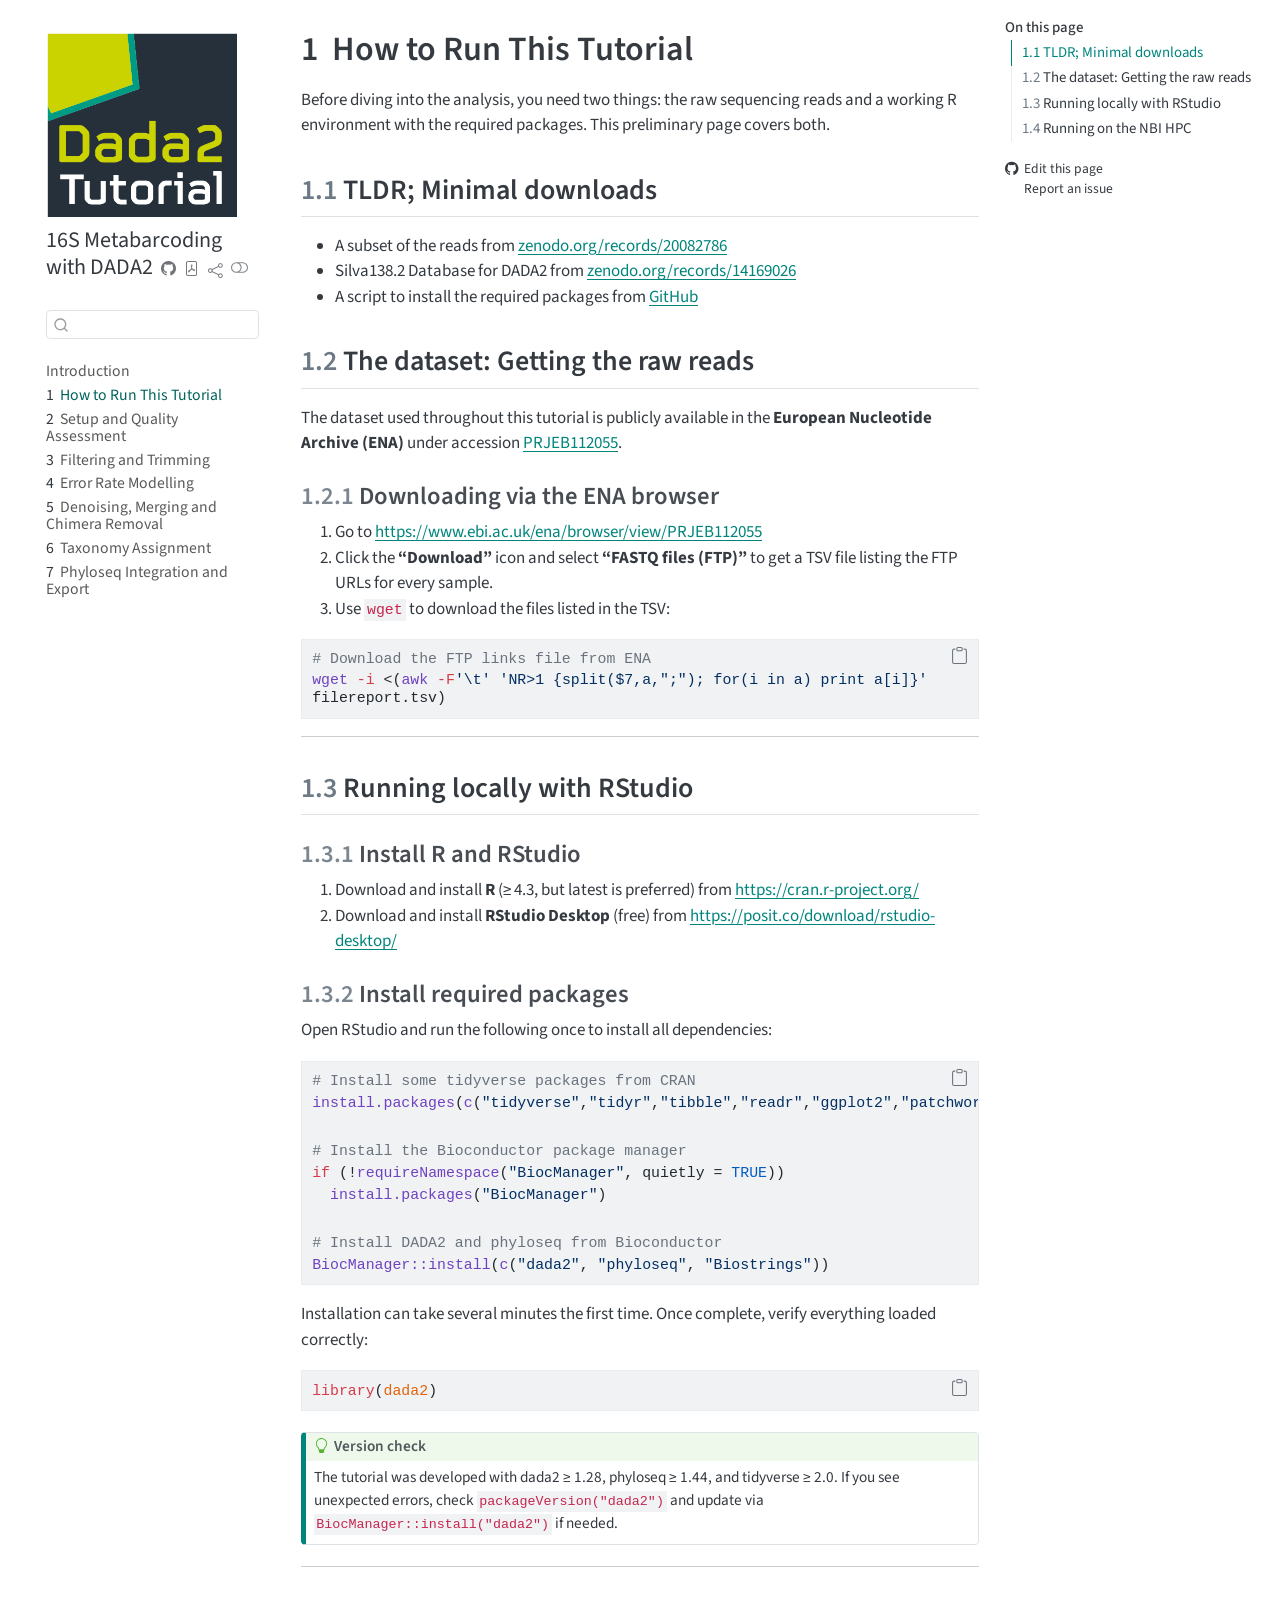
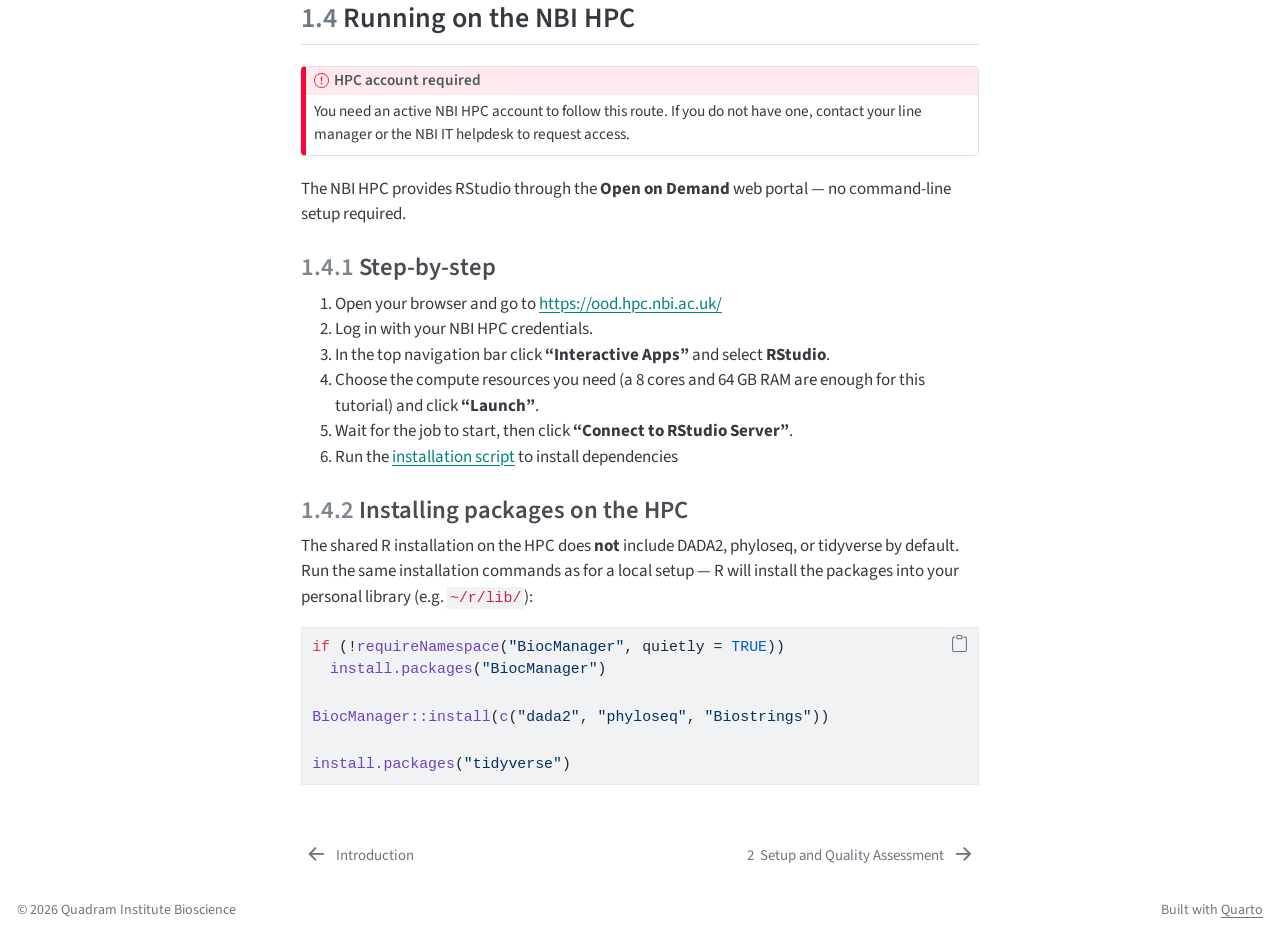
==== docs/00_setup.html @ 7a0adb0c "new-render" ====
<!DOCTYPE html>
<html xmlns="http://www.w3.org/1999/xhtml" lang="en" xml:lang="en"><head>
<meta http-equiv="Content-Type" content="text/html; charset=UTF-8">
<meta charset="utf-8">
<meta name="generator" content="quarto-1.9.37">
<meta name="viewport" content="width=device-width, initial-scale=1.0, user-scalable=yes">
<title>1&nbsp; How to Run This Tutorial – 16S Metabarcoding with DADA2</title>
<style>
/* Default styles provided by pandoc.
** See https://pandoc.org/MANUAL.html#variables-for-html for config info.
*/
code{white-space: pre-wrap;}
span.smallcaps{font-variant: small-caps;}
div.columns{display: flex; gap: min(4vw, 1.5em);}
div.column{flex: auto; overflow-x: auto;}
div.hanging-indent{margin-left: 1.5em; text-indent: -1.5em;}
ul.task-list{list-style: none;}
ul.task-list li input[type="checkbox"] {
  width: 0.8em;
  margin: 0 0.8em 0.2em -1em; /* quarto-specific, see https://github.com/quarto-dev/quarto-cli/issues/4556 */ 
  vertical-align: middle;
}
/* CSS for syntax highlighting */
html { -webkit-text-size-adjust: 100%; }
pre > code.sourceCode { white-space: pre; position: relative; }
pre > code.sourceCode > span { display: inline-block; line-height: 1.25; }
pre > code.sourceCode > span:empty { height: 1.2em; }
.sourceCode { overflow: visible; }
code.sourceCode > span { color: inherit; text-decoration: inherit; }
div.sourceCode { margin: 1em 0; }
pre.sourceCode { margin: 0; }
@media screen {
div.sourceCode { overflow: auto; }
}
@media print {
pre > code.sourceCode { white-space: pre-wrap; }
pre > code.sourceCode > span { text-indent: -5em; padding-left: 5em; }
}
pre.numberSource code
  { counter-reset: source-line 0; }
pre.numberSource code > span
  { position: relative; left: -4em; counter-increment: source-line; }
pre.numberSource code > span > a:first-child::before
  { content: counter(source-line);
    position: relative; left: -1em; text-align: right; vertical-align: baseline;
    border: none; display: inline-block;
    -webkit-touch-callout: none; -webkit-user-select: none;
    -khtml-user-select: none; -moz-user-select: none;
    -ms-user-select: none; user-select: none;
    padding: 0 4px; width: 4em;
  }
pre.numberSource { margin-left: 3em;  padding-left: 4px; }
div.sourceCode
  {   }
@media screen {
pre > code.sourceCode > span > a:first-child::before { text-decoration: underline; }
}
</style>

<script src="site_libs/quarto-nav/quarto-nav.js"></script>
<script src="site_libs/quarto-nav/headroom.min.js"></script>
<script src="site_libs/clipboard/clipboard.min.js"></script>
<script src="site_libs/quarto-search/autocomplete.umd.js"></script>
<script src="site_libs/quarto-search/fuse.min.js"></script>
<script src="site_libs/quarto-search/quarto-search.js"></script>
<meta name="quarto:offset" content="./">
<link href="./01_setup_quality.html" rel="next">
<link href="./index.html" rel="prev">
<script src="site_libs/quarto-html/quarto.js" type="module"></script>
<script src="site_libs/quarto-html/tabsets/tabsets.js" type="module"></script>
<script src="site_libs/quarto-html/popper.min.js"></script>
<script src="site_libs/quarto-html/tippy.umd.min.js"></script>
<script src="site_libs/quarto-html/anchor.min.js"></script>
<link href="site_libs/quarto-html/tippy.css" rel="stylesheet">
<link href="site_libs/quarto-html/quarto-syntax-highlighting-acf12a64177840b8d86f2d4f01b2e9fb.css" rel="stylesheet" class="quarto-color-scheme" id="quarto-text-highlighting-styles">
<link href="site_libs/quarto-html/quarto-syntax-highlighting-dark-23bbe8b5e4efc1e257f6d59dce478b08.css" rel="stylesheet" class="quarto-color-scheme quarto-color-alternate" id="quarto-text-highlighting-styles">
<link href="site_libs/quarto-html/quarto-syntax-highlighting-acf12a64177840b8d86f2d4f01b2e9fb.css" rel="stylesheet" class="quarto-color-scheme-extra" id="quarto-text-highlighting-styles">
<script src="site_libs/bootstrap/bootstrap.min.js"></script>
<link href="site_libs/bootstrap/bootstrap-icons.css" rel="stylesheet">
<link href="site_libs/bootstrap/bootstrap-576413e428a37d8ed27b4a9cb944cc35.min.css" rel="stylesheet" append-hash="true" class="quarto-color-scheme" id="quarto-bootstrap" data-mode="light">
<link href="site_libs/bootstrap/bootstrap-dark-e9d9fa513417b44937a3bbe1e12c5f34.min.css" rel="stylesheet" append-hash="true" class="quarto-color-scheme quarto-color-alternate" id="quarto-bootstrap" data-mode="dark">
<link href="site_libs/bootstrap/bootstrap-576413e428a37d8ed27b4a9cb944cc35.min.css" rel="stylesheet" append-hash="true" class="quarto-color-scheme-extra" id="quarto-bootstrap" data-mode="light"><script id="quarto-search-options" type="application/json">{
  "location": "sidebar",
  "copy-button": false,
  "collapse-after": 3,
  "panel-placement": "start",
  "type": "textbox",
  "limit": 50,
  "keyboard-shortcut": [
    "f",
    "/",
    "s"
  ],
  "show-item-context": false,
  "language": {
    "search-no-results-text": "No results",
    "search-matching-documents-text": "matching documents",
    "search-copy-link-title": "Copy link to search",
    "search-hide-matches-text": "Hide additional matches",
    "search-more-match-text": "more match in this document",
    "search-more-matches-text": "more matches in this document",
    "search-clear-button-title": "Clear",
    "search-text-placeholder": "",
    "search-detached-cancel-button-title": "Cancel",
    "search-submit-button-title": "Submit",
    "search-label": "Search"
  }
}</script><style>html{ scroll-behavior: smooth; }</style>
<link href="site_libs/pagedtable-1.1/css/pagedtable.css" rel="stylesheet">
<script src="site_libs/pagedtable-1.1/js/pagedtable.js"></script>
</head>
<body class="nav-sidebar floating quarto-light"><script id="quarto-html-before-body" type="application/javascript">
    const toggleBodyColorMode = (bsSheetEl) => {
      const mode = bsSheetEl.getAttribute("data-mode");
      const bodyEl = window.document.querySelector("body");
      if (mode === "dark") {
        bodyEl.classList.add("quarto-dark");
        bodyEl.classList.remove("quarto-light");
      } else {
        bodyEl.classList.add("quarto-light");
        bodyEl.classList.remove("quarto-dark");
      }
    }
    const toggleBodyColorPrimary = () => {
      const bsSheetEl = window.document.querySelector("link#quarto-bootstrap:not([rel=disabled-stylesheet])");
      if (bsSheetEl) {
        toggleBodyColorMode(bsSheetEl);
      }
    }
    const setColorSchemeToggle = (alternate) => {
      const toggles = window.document.querySelectorAll('.quarto-color-scheme-toggle');
      for (let i=0; i < toggles.length; i++) {
        const toggle = toggles[i];
        if (toggle) {
          if (alternate) {
            toggle.classList.add("alternate");
          } else {
            toggle.classList.remove("alternate");
          }
        }
      }
    };
    const toggleColorMode = (alternate) => {
      // Switch the stylesheets
      const primaryStylesheets = window.document.querySelectorAll('link.quarto-color-scheme:not(.quarto-color-alternate)');
      const alternateStylesheets = window.document.querySelectorAll('link.quarto-color-scheme.quarto-color-alternate');
      manageTransitions('#quarto-margin-sidebar .nav-link', false);
      if (alternate) {
        // note: dark is layered on light, we don't disable primary!
        enableStylesheet(alternateStylesheets);
        for (const sheetNode of alternateStylesheets) {
          if (sheetNode.id === "quarto-bootstrap") {
            toggleBodyColorMode(sheetNode);
          }
        }
      } else {
        disableStylesheet(alternateStylesheets);
        enableStylesheet(primaryStylesheets)
        toggleBodyColorPrimary();
      }
      manageTransitions('#quarto-margin-sidebar .nav-link', true);
      // Switch the toggles
      setColorSchemeToggle(alternate)
      // Hack to workaround the fact that safari doesn't
      // properly recolor the scrollbar when toggling (#1455)
      if (navigator.userAgent.indexOf('Safari') > 0 && navigator.userAgent.indexOf('Chrome') == -1) {
        manageTransitions("body", false);
        window.scrollTo(0, 1);
        setTimeout(() => {
          window.scrollTo(0, 0);
          manageTransitions("body", true);
        }, 40);
      }
    }
    const disableStylesheet = (stylesheets) => {
      for (let i=0; i < stylesheets.length; i++) {
        const stylesheet = stylesheets[i];
        stylesheet.rel = 'disabled-stylesheet';
      }
    }
    const enableStylesheet = (stylesheets) => {
      for (let i=0; i < stylesheets.length; i++) {
        const stylesheet = stylesheets[i];
        if(stylesheet.rel !== 'stylesheet') { // for Chrome, which will still FOUC without this check
          stylesheet.rel = 'stylesheet';
        }
      }
    }
    const manageTransitions = (selector, allowTransitions) => {
      const els = window.document.querySelectorAll(selector);
      for (let i=0; i < els.length; i++) {
        const el = els[i];
        if (allowTransitions) {
          el.classList.remove('notransition');
        } else {
          el.classList.add('notransition');
        }
      }
    }
    const isFileUrl = () => {
      return window.location.protocol === 'file:';
    }
    const hasAlternateSentinel = () => {
      let styleSentinel = getColorSchemeSentinel();
      if (styleSentinel !== null) {
        return styleSentinel === "alternate";
      } else {
        return false;
      }
    }
    const setStyleSentinel = (alternate) => {
      const value = alternate ? "alternate" : "default";
      if (!isFileUrl()) {
        window.localStorage.setItem("quarto-color-scheme", value);
      } else {
        localAlternateSentinel = value;
      }
    }
    const getColorSchemeSentinel = () => {
      if (!isFileUrl()) {
        const storageValue = window.localStorage.getItem("quarto-color-scheme");
        return storageValue != null ? storageValue : localAlternateSentinel;
      } else {
        return localAlternateSentinel;
      }
    }
    const toggleGiscusIfUsed = (isAlternate, darkModeDefault) => {
      const baseTheme = document.querySelector('#giscus-base-theme')?.value ?? 'light';
      const alternateTheme = document.querySelector('#giscus-alt-theme')?.value ?? 'dark';
      let newTheme = '';
      if(authorPrefersDark) {
        newTheme = isAlternate ? baseTheme : alternateTheme;
      } else {
        newTheme = isAlternate ? alternateTheme : baseTheme;
      }
      const changeGiscusTheme = () => {
        // From: https://github.com/giscus/giscus/issues/336
        const sendMessage = (message) => {
          const iframe = document.querySelector('iframe.giscus-frame');
          if (!iframe) return;
          iframe.contentWindow.postMessage({ giscus: message }, 'https://giscus.app');
        }
        sendMessage({
          setConfig: {
            theme: newTheme
          }
        });
      }
      const isGiscussLoaded = window.document.querySelector('iframe.giscus-frame') !== null;
      if (isGiscussLoaded) {
        changeGiscusTheme();
      }
    };
    const authorPrefersDark = false;
    const darkModeDefault = authorPrefersDark;
      document.querySelector('link#quarto-text-highlighting-styles.quarto-color-scheme-extra').rel = 'disabled-stylesheet';
      document.querySelector('link#quarto-bootstrap.quarto-color-scheme-extra').rel = 'disabled-stylesheet';
    let localAlternateSentinel = darkModeDefault ? 'alternate' : 'default';
    // Dark / light mode switch
    window.quartoToggleColorScheme = () => {
      // Read the current dark / light value
      let toAlternate = !hasAlternateSentinel();
      toggleColorMode(toAlternate);
      setStyleSentinel(toAlternate);
      toggleGiscusIfUsed(toAlternate, darkModeDefault);
      window.dispatchEvent(new Event('resize'));
    };
    // Switch to dark mode if need be
    if (hasAlternateSentinel()) {
      toggleColorMode(true);
    } else {
      toggleColorMode(false);
    }
  </script>

<div id="quarto-search-results"></div>
  <header id="quarto-header" class="headroom fixed-top"><nav class="quarto-secondary-nav"><div class="container-fluid d-flex">
      <button type="button" class="quarto-btn-toggle btn" data-bs-toggle="collapse" role="button" data-bs-target=".quarto-sidebar-collapse-item" aria-controls="quarto-sidebar" aria-expanded="false" aria-label="Toggle sidebar navigation" onclick="if (window.quartoToggleHeadroom) { window.quartoToggleHeadroom(); }">
        <i class="bi bi-layout-text-sidebar-reverse"></i>
      </button>
        <nav class="quarto-page-breadcrumbs" aria-label="breadcrumb"><ol class="breadcrumb"><li class="breadcrumb-item"><a href="./00_setup.html"><span class="chapter-number">1</span>&nbsp; <span class="chapter-title">How to Run This Tutorial</span></a></li></ol></nav>
        <a class="flex-grow-1" role="navigation" data-bs-toggle="collapse" data-bs-target=".quarto-sidebar-collapse-item" aria-controls="quarto-sidebar" aria-expanded="false" aria-label="Toggle sidebar navigation" onclick="if (window.quartoToggleHeadroom) { window.quartoToggleHeadroom(); }">      
        </a>
      <button type="button" class="btn quarto-search-button" aria-label="Search" onclick="window.quartoOpenSearch();">
        <i class="bi bi-search"></i>
      </button>
    </div>
  </nav></header><!-- content --><div id="quarto-content" class="quarto-container page-columns page-rows-contents page-layout-article">
<!-- sidebar -->
  <nav id="quarto-sidebar" class="sidebar collapse collapse-horizontal quarto-sidebar-collapse-item sidebar-navigation floating overflow-auto"><div class="pt-lg-2 mt-2 text-left sidebar-header sidebar-header-stacked">
      <a href="https://corebio.info/" class="sidebar-logo-link">
      <img src="./images/metabarcoding.png" alt="Quadram Institute Bioscience" class="sidebar-logo light-content py-0 d-lg-inline d-none"><img src="./images/metabarcoding.png" alt="Quadram Institute Bioscience" class="sidebar-logo dark-content py-0 d-lg-inline d-none"></a>
    <div class="sidebar-title mb-0 py-0">
      <a href="./">16S Metabarcoding with DADA2</a> 
        <div class="sidebar-tools-main tools-wide">
    <a href="https://github.com/quadram-institute-bioscience/metabarcoding-tutorial-2026/" title="Source Code" class="quarto-navigation-tool px-1" aria-label="Source Code"><i class="bi bi-github"></i></a>
    <a href="./16S-Metabarcoding-with-DADA2.pdf" title="Download PDF" class="quarto-navigation-tool px-1" aria-label="Download PDF"><i class="bi bi-file-pdf"></i></a>
    <div class="dropdown">
      <a href="" title="Share" id="quarto-navigation-tool-dropdown-0" class="quarto-navigation-tool dropdown-toggle px-1" data-bs-toggle="dropdown" aria-expanded="false" role="link" aria-label="Share"><i class="bi bi-share"></i></a>
      <ul class="dropdown-menu" aria-labelledby="quarto-navigation-tool-dropdown-0">
<li>
            <a class="dropdown-item sidebar-tools-main-item" href="https://twitter.com/intent/tweet?url=%7Curl%7C">
              <i class="bi bi-twitter pe-1"></i>
            Twitter
            </a>
          </li>
          <li>
            <a class="dropdown-item sidebar-tools-main-item" href="https://www.linkedin.com/sharing/share-offsite/?url=%7Curl%7C">
              <i class="bi bi-linkedin pe-1"></i>
            LinkedIn
            </a>
          </li>
      </ul>
</div>
  <a href="" class="quarto-color-scheme-toggle quarto-navigation-tool  px-1" onclick="window.quartoToggleColorScheme(); return false;" title="Toggle dark mode"><i class="bi"></i></a>
</div>
    </div>
      </div>
        <div class="mt-2 flex-shrink-0 align-items-center">
        <div class="sidebar-search">
        <div id="quarto-search" class="" title="Search"></div>
        </div>
        </div>
    <div class="sidebar-menu-container"> 
    <ul class="list-unstyled mt-1">
<li class="sidebar-item">
  <div class="sidebar-item-container"> 
  <a href="./index.html" class="sidebar-item-text sidebar-link">
 <span class="menu-text">Introduction</span></a>
  </div>
</li>
        <li class="sidebar-item">
  <div class="sidebar-item-container"> 
  <a href="./00_setup.html" class="sidebar-item-text sidebar-link active">
 <span class="menu-text"><span class="chapter-number">1</span>&nbsp; <span class="chapter-title">How to Run This Tutorial</span></span></a>
  </div>
</li>
        <li class="sidebar-item">
  <div class="sidebar-item-container"> 
  <a href="./01_setup_quality.html" class="sidebar-item-text sidebar-link">
 <span class="menu-text"><span class="chapter-number">2</span>&nbsp; <span class="chapter-title">Setup and Quality Assessment</span></span></a>
  </div>
</li>
        <li class="sidebar-item">
  <div class="sidebar-item-container"> 
  <a href="./02_filter_trim.html" class="sidebar-item-text sidebar-link">
 <span class="menu-text"><span class="chapter-number">3</span>&nbsp; <span class="chapter-title">Filtering and Trimming</span></span></a>
  </div>
</li>
        <li class="sidebar-item">
  <div class="sidebar-item-container"> 
  <a href="./03_error_models.html" class="sidebar-item-text sidebar-link">
 <span class="menu-text"><span class="chapter-number">4</span>&nbsp; <span class="chapter-title">Error Rate Modelling</span></span></a>
  </div>
</li>
        <li class="sidebar-item">
  <div class="sidebar-item-container"> 
  <a href="./04_denoise_merge.html" class="sidebar-item-text sidebar-link">
 <span class="menu-text"><span class="chapter-number">5</span>&nbsp; <span class="chapter-title">Denoising, Merging and Chimera Removal</span></span></a>
  </div>
</li>
        <li class="sidebar-item">
  <div class="sidebar-item-container"> 
  <a href="./05_taxonomy.html" class="sidebar-item-text sidebar-link">
 <span class="menu-text"><span class="chapter-number">6</span>&nbsp; <span class="chapter-title">Taxonomy Assignment</span></span></a>
  </div>
</li>
        <li class="sidebar-item">
  <div class="sidebar-item-container"> 
  <a href="./06_phyloseq_export.html" class="sidebar-item-text sidebar-link">
 <span class="menu-text"><span class="chapter-number">7</span>&nbsp; <span class="chapter-title">Phyloseq Integration and Export</span></span></a>
  </div>
</li>
    </ul>
</div>
</nav><div id="quarto-sidebar-glass" class="quarto-sidebar-collapse-item" data-bs-toggle="collapse" data-bs-target=".quarto-sidebar-collapse-item"></div>
<!-- margin-sidebar -->
    <div id="quarto-margin-sidebar" class="sidebar margin-sidebar">
        <nav id="TOC" role="doc-toc" class="toc-active"><h2 id="toc-title">On this page</h2>
   
  <ul>
<li><a href="#tldr-minimal-downloads" id="toc-tldr-minimal-downloads" class="nav-link active" data-scroll-target="#tldr-minimal-downloads"><span class="header-section-number">1.1</span> TLDR; Minimal downloads</a></li>
  <li>
<a href="#the-dataset-getting-the-raw-reads" id="toc-the-dataset-getting-the-raw-reads" class="nav-link" data-scroll-target="#the-dataset-getting-the-raw-reads"><span class="header-section-number">1.2</span> The dataset: Getting the raw reads</a>
  <ul class="collapse">
<li><a href="#downloading-via-the-ena-browser" id="toc-downloading-via-the-ena-browser" class="nav-link" data-scroll-target="#downloading-via-the-ena-browser"><span class="header-section-number">1.2.1</span> Downloading via the ENA browser</a></li>
  </ul>
</li>
  <li>
<a href="#running-locally-with-rstudio" id="toc-running-locally-with-rstudio" class="nav-link" data-scroll-target="#running-locally-with-rstudio"><span class="header-section-number">1.3</span> Running locally with RStudio</a>
  <ul class="collapse">
<li><a href="#install-r-and-rstudio" id="toc-install-r-and-rstudio" class="nav-link" data-scroll-target="#install-r-and-rstudio"><span class="header-section-number">1.3.1</span> Install R and RStudio</a></li>
  <li><a href="#install-required-packages" id="toc-install-required-packages" class="nav-link" data-scroll-target="#install-required-packages"><span class="header-section-number">1.3.2</span> Install required packages</a></li>
  </ul>
</li>
  <li>
<a href="#running-on-the-nbi-hpc" id="toc-running-on-the-nbi-hpc" class="nav-link" data-scroll-target="#running-on-the-nbi-hpc"><span class="header-section-number">1.4</span> Running on the NBI HPC</a>
  <ul class="collapse">
<li><a href="#step-by-step" id="toc-step-by-step" class="nav-link" data-scroll-target="#step-by-step"><span class="header-section-number">1.4.1</span> Step-by-step</a></li>
  <li><a href="#installing-packages-on-the-hpc" id="toc-installing-packages-on-the-hpc" class="nav-link" data-scroll-target="#installing-packages-on-the-hpc"><span class="header-section-number">1.4.2</span> Installing packages on the HPC</a></li>
  </ul>
</li>
  </ul><div class="toc-actions"><ul><li><a href="https://github.com/quadram-institute-bioscience/metabarcoding-tutorial-2026/edit/main/00_setup.qmd" class="toc-action"><i class="bi bi-github"></i>Edit this page</a></li><li><a href="https://github.com/quadram-institute-bioscience/metabarcoding-tutorial-2026/issues/new" class="toc-action"><i class="bi empty"></i>Report an issue</a></li></ul></div></nav>
    </div>
<!-- main -->
<main class="content" id="quarto-document-content"><header id="title-block-header" class="quarto-title-block default"><div class="quarto-title">
<h1 class="title">
<span class="chapter-number">1</span>&nbsp; <span class="chapter-title">How to Run This Tutorial</span>
</h1>
</div>



<div class="quarto-title-meta">

    
  
    
  </div>
  


</header><p>Before diving into the analysis, you need two things: the raw sequencing reads and a working R environment with the required packages. This preliminary page covers both.</p>
<section id="tldr-minimal-downloads" class="level2" data-number="1.1"><h2 data-number="1.1" class="anchored" data-anchor-id="tldr-minimal-downloads">
<span class="header-section-number">1.1</span> TLDR; Minimal downloads</h2>
<ul>
<li>A subset of the reads from <a href="https://zenodo.org/records/20082786">zenodo.org/records/20082786</a>
</li>
<li>Silva138.2 Database for DADA2 from <a href="https://zenodo.org/records/14169026/files/silva_nr99_v138.2_toGenus_trainset.fa.gz?download=1">zenodo.org/records/14169026</a>
</li>
<li>A script to install the required packages from <a href="https://gist.githubusercontent.com/telatin/61fc1dff358a38596add16bcbda247f5/raw/5d8a37307e1cff0b49d8871a0c5515bc5854c9cc/metabar_setup.R">GitHub</a>
</li>
</ul></section><section id="the-dataset-getting-the-raw-reads" class="level2" data-number="1.2"><h2 data-number="1.2" class="anchored" data-anchor-id="the-dataset-getting-the-raw-reads">
<span class="header-section-number">1.2</span> The dataset: Getting the raw reads</h2>
<p>The dataset used throughout this tutorial is publicly available in the <strong>European Nucleotide Archive (ENA)</strong> under accession <a href="https://www.ebi.ac.uk/ena/browser/view/PRJEB112055">PRJEB112055</a>.</p>
<section id="downloading-via-the-ena-browser" class="level3" data-number="1.2.1"><h3 data-number="1.2.1" class="anchored" data-anchor-id="downloading-via-the-ena-browser">
<span class="header-section-number">1.2.1</span> Downloading via the ENA browser</h3>
<ol type="1">
<li>Go to <a href="https://www.ebi.ac.uk/ena/browser/view/PRJEB112055" class="uri">https://www.ebi.ac.uk/ena/browser/view/PRJEB112055</a>
</li>
<li>Click the <strong>“Download”</strong> icon and select <strong>“FASTQ files (FTP)”</strong> to get a TSV file listing the FTP URLs for every sample.</li>
<li>Use <code>wget</code> to download the files listed in the TSV:</li>
</ol>
<div class="cell">
<div class="code-copy-outer-scaffold"><div class="sourceCode cell-code" id="cb1"><pre class="sourceCode bash code-with-copy"><code class="sourceCode bash"><span id="cb1-1"><a href="#cb1-1" aria-hidden="true" tabindex="-1"></a><span class="co"># Download the FTP links file from ENA</span></span>
<span id="cb1-2"><a href="#cb1-2" aria-hidden="true" tabindex="-1"></a><span class="fu">wget</span> <span class="at">-i</span> <span class="op">&lt;(</span><span class="fu">awk</span> <span class="at">-F</span><span class="st">'\t'</span> <span class="st">'NR&gt;1 {split($7,a,";"); for(i in a) print a[i]}'</span> filereport.tsv<span class="op">)</span></span></code></pre></div><button title="Copy to Clipboard" class="code-copy-button"><i class="bi"></i></button></div>
</div>
<hr></section></section><section id="running-locally-with-rstudio" class="level2" data-number="1.3"><h2 data-number="1.3" class="anchored" data-anchor-id="running-locally-with-rstudio">
<span class="header-section-number">1.3</span> Running locally with RStudio</h2>
<section id="install-r-and-rstudio" class="level3" data-number="1.3.1"><h3 data-number="1.3.1" class="anchored" data-anchor-id="install-r-and-rstudio">
<span class="header-section-number">1.3.1</span> Install R and RStudio</h3>
<ol type="1">
<li>Download and install <strong>R</strong> (≥ 4.3, but latest is preferred) from <a href="https://cran.r-project.org/" class="uri">https://cran.r-project.org/</a>
</li>
<li>Download and install <strong>RStudio Desktop</strong> (free) from <a href="https://posit.co/download/rstudio-desktop/" class="uri">https://posit.co/download/rstudio-desktop/</a>
</li>
</ol></section><section id="install-required-packages" class="level3" data-number="1.3.2"><h3 data-number="1.3.2" class="anchored" data-anchor-id="install-required-packages">
<span class="header-section-number">1.3.2</span> Install required packages</h3>
<p>Open RStudio and run the following once to install all dependencies:</p>
<div class="cell">
<div class="code-copy-outer-scaffold"><div class="sourceCode" id="cb2"><pre class="downlit sourceCode r code-with-copy"><code class="sourceCode R"><span><span class="co"># Install some tidyverse packages from CRAN</span></span>
<span><span class="fu"><a href="https://rdrr.io/r/utils/install.packages.html">install.packages</a></span><span class="op">(</span><span class="fu"><a href="https://rdrr.io/r/base/c.html">c</a></span><span class="op">(</span><span class="st">"tidyverse"</span>,<span class="st">"tidyr"</span>,<span class="st">"tibble"</span>,<span class="st">"readr"</span>,<span class="st">"ggplot2"</span>,<span class="st">"patchwork"</span><span class="op">)</span><span class="op">)</span></span>
<span></span>
<span><span class="co"># Install the Bioconductor package manager</span></span>
<span><span class="kw">if</span> <span class="op">(</span><span class="op">!</span><span class="fu"><a href="https://rdrr.io/r/base/ns-load.html">requireNamespace</a></span><span class="op">(</span><span class="st">"BiocManager"</span>, quietly <span class="op">=</span> <span class="cn">TRUE</span><span class="op">)</span><span class="op">)</span></span>
<span>  <span class="fu"><a href="https://rdrr.io/r/utils/install.packages.html">install.packages</a></span><span class="op">(</span><span class="st">"BiocManager"</span><span class="op">)</span></span>
<span></span>
<span><span class="co"># Install DADA2 and phyloseq from Bioconductor</span></span>
<span><span class="fu">BiocManager</span><span class="fu">::</span><span class="fu"><a href="https://bioconductor.github.io/BiocManager/reference/install.html">install</a></span><span class="op">(</span><span class="fu"><a href="https://rdrr.io/r/base/c.html">c</a></span><span class="op">(</span><span class="st">"dada2"</span>, <span class="st">"phyloseq"</span>, <span class="st">"Biostrings"</span><span class="op">)</span><span class="op">)</span></span></code></pre></div><button title="Copy to Clipboard" class="code-copy-button"><i class="bi"></i></button></div>
</div>
<p>Installation can take several minutes the first time. Once complete, verify everything loaded correctly:</p>
<div class="cell">
<div class="code-copy-outer-scaffold"><div class="sourceCode" id="cb3"><pre class="downlit sourceCode r code-with-copy"><code class="sourceCode R"><span><span class="kw"><a href="https://rdrr.io/r/base/library.html">library</a></span><span class="op">(</span><span class="va"><a href="http://benjjneb.github.io/dada2/">dada2</a></span><span class="op">)</span></span></code></pre></div><button title="Copy to Clipboard" class="code-copy-button"><i class="bi"></i></button></div>
</div>
<div class="callout callout-style-default callout-tip callout-titled">
<div class="callout-header d-flex align-content-center">
<div class="callout-icon-container">
<i class="callout-icon"></i>
</div>
<div class="callout-title-container flex-fill">
<span class="screen-reader-only">Tip</span>Version check
</div>
</div>
<div class="callout-body-container callout-body">
<p>The tutorial was developed with dada2 ≥ 1.28, phyloseq ≥ 1.44, and tidyverse ≥ 2.0. If you see unexpected errors, check <code>packageVersion("dada2")</code> and update via <code>BiocManager::install("dada2")</code> if needed.</p>
</div>
</div>
<hr></section></section><section id="running-on-the-nbi-hpc" class="level2" data-number="1.4"><h2 data-number="1.4" class="anchored" data-anchor-id="running-on-the-nbi-hpc">
<span class="header-section-number">1.4</span> Running on the NBI HPC</h2>
<div class="callout callout-style-default callout-important callout-titled">
<div class="callout-header d-flex align-content-center">
<div class="callout-icon-container">
<i class="callout-icon"></i>
</div>
<div class="callout-title-container flex-fill">
<span class="screen-reader-only">Important</span>HPC account required
</div>
</div>
<div class="callout-body-container callout-body">
<p>You need an active NBI HPC account to follow this route. If you do not have one, contact your line manager or the NBI IT helpdesk to request access.</p>
</div>
</div>
<p>The NBI HPC provides RStudio through the <strong>Open on Demand</strong> web portal — no command-line setup required.</p>
<section id="step-by-step" class="level3" data-number="1.4.1"><h3 data-number="1.4.1" class="anchored" data-anchor-id="step-by-step">
<span class="header-section-number">1.4.1</span> Step-by-step</h3>
<ol type="1">
<li>Open your browser and go to <a href="https://ood.hpc.nbi.ac.uk/" class="uri">https://ood.hpc.nbi.ac.uk/</a>
</li>
<li>Log in with your NBI HPC credentials.</li>
<li>In the top navigation bar click <strong>“Interactive Apps”</strong> and select <strong>RStudio</strong>.</li>
<li>Choose the compute resources you need (a 8 cores and 64 GB RAM are enough for this tutorial) and click <strong>“Launch”</strong>.</li>
<li>Wait for the job to start, then click <strong>“Connect to RStudio Server”</strong>.</li>
<li>Run the <a href="https://gist.githubusercontent.com/telatin/61fc1dff358a38596add16bcbda247f5/raw/5d8a37307e1cff0b49d8871a0c5515bc5854c9cc/metabar_setup.R">installation script</a> to install dependencies</li>
</ol></section><section id="installing-packages-on-the-hpc" class="level3" data-number="1.4.2"><h3 data-number="1.4.2" class="anchored" data-anchor-id="installing-packages-on-the-hpc">
<span class="header-section-number">1.4.2</span> Installing packages on the HPC</h3>
<p>The shared R installation on the HPC does <strong>not</strong> include DADA2, phyloseq, or tidyverse by default. Run the same installation commands as for a local setup — R will install the packages into your personal library (e.g.&nbsp;<code>~/r/lib/</code>):</p>
<div class="cell">
<div class="code-copy-outer-scaffold"><div class="sourceCode" id="cb4"><pre class="downlit sourceCode r code-with-copy"><code class="sourceCode R"><span><span class="kw">if</span> <span class="op">(</span><span class="op">!</span><span class="fu"><a href="https://rdrr.io/r/base/ns-load.html">requireNamespace</a></span><span class="op">(</span><span class="st">"BiocManager"</span>, quietly <span class="op">=</span> <span class="cn">TRUE</span><span class="op">)</span><span class="op">)</span></span>
<span>  <span class="fu"><a href="https://rdrr.io/r/utils/install.packages.html">install.packages</a></span><span class="op">(</span><span class="st">"BiocManager"</span><span class="op">)</span></span>
<span></span>
<span><span class="fu">BiocManager</span><span class="fu">::</span><span class="fu"><a href="https://bioconductor.github.io/BiocManager/reference/install.html">install</a></span><span class="op">(</span><span class="fu"><a href="https://rdrr.io/r/base/c.html">c</a></span><span class="op">(</span><span class="st">"dada2"</span>, <span class="st">"phyloseq"</span>, <span class="st">"Biostrings"</span><span class="op">)</span><span class="op">)</span></span>
<span></span>
<span><span class="fu"><a href="https://rdrr.io/r/utils/install.packages.html">install.packages</a></span><span class="op">(</span><span class="st">"tidyverse"</span><span class="op">)</span></span></code></pre></div><button title="Copy to Clipboard" class="code-copy-button"><i class="bi"></i></button></div>
</div>


</section></section></main><!-- /main --><script id="quarto-html-after-body" type="application/javascript">
  window.document.addEventListener("DOMContentLoaded", function (event) {
    // Ensure there is a toggle, if there isn't float one in the top right
    if (window.document.querySelector('.quarto-color-scheme-toggle') === null) {
      const a = window.document.createElement('a');
      a.classList.add('top-right');
      a.classList.add('quarto-color-scheme-toggle');
      a.href = "";
      a.onclick = function() { try { window.quartoToggleColorScheme(); } catch {} return false; };
      const i = window.document.createElement("i");
      i.classList.add('bi');
      a.appendChild(i);
      window.document.body.appendChild(a);
    }
    setColorSchemeToggle(hasAlternateSentinel())
    const icon = "";
    const anchorJS = new window.AnchorJS();
    anchorJS.options = {
      placement: 'right',
      icon: icon
    };
    anchorJS.add('.anchored');
    const isCodeAnnotation = (el) => {
      for (const clz of el.classList) {
        if (clz.startsWith('code-annotation-')) {                     
          return true;
        }
      }
      return false;
    }
    const onCopySuccess = function(e) {
      // button target
      const button = e.trigger;
      // don't keep focus
      button.blur();
      // flash "checked"
      button.classList.add('code-copy-button-checked');
      var currentTitle = button.getAttribute("title");
      button.setAttribute("title", "Copied!");
      let tooltip;
      if (window.bootstrap) {
        button.setAttribute("data-bs-toggle", "tooltip");
        button.setAttribute("data-bs-placement", "left");
        button.setAttribute("data-bs-title", "Copied!");
        tooltip = new bootstrap.Tooltip(button, 
          { trigger: "manual", 
            customClass: "code-copy-button-tooltip",
            offset: [0, -8]});
        tooltip.show();    
      }
      setTimeout(function() {
        if (tooltip) {
          tooltip.hide();
          button.removeAttribute("data-bs-title");
          button.removeAttribute("data-bs-toggle");
          button.removeAttribute("data-bs-placement");
        }
        button.setAttribute("title", currentTitle);
        button.classList.remove('code-copy-button-checked');
      }, 1000);
      // clear code selection
      e.clearSelection();
    }
    const getTextToCopy = function(trigger) {
      const outerScaffold = trigger.parentElement.cloneNode(true);
      const codeEl = outerScaffold.querySelector('code');
      for (const childEl of codeEl.children) {
        if (isCodeAnnotation(childEl)) {
          childEl.remove();
        }
      }
      return codeEl.innerText;
    }
    const clipboard = new window.ClipboardJS('.code-copy-button:not([data-in-quarto-modal])', {
      text: getTextToCopy
    });
    clipboard.on('success', onCopySuccess);
    if (window.document.getElementById('quarto-embedded-source-code-modal')) {
      const clipboardModal = new window.ClipboardJS('.code-copy-button[data-in-quarto-modal]', {
        text: getTextToCopy,
        container: window.document.getElementById('quarto-embedded-source-code-modal')
      });
      clipboardModal.on('success', onCopySuccess);
    }
      var localhostRegex = new RegExp(/^(?:http|https):\/\/localhost\:?[0-9]*\//);
      var mailtoRegex = new RegExp(/^mailto:/);
        var filterRegex = new RegExp('/' + window.location.host + '/');
      var isInternal = (href) => {
          return filterRegex.test(href) || localhostRegex.test(href) || mailtoRegex.test(href);
      }
      // Inspect non-navigation links and adorn them if external
     var links = window.document.querySelectorAll('a[href]:not(.nav-link):not(.navbar-brand):not(.toc-action):not(.sidebar-link):not(.sidebar-item-toggle):not(.pagination-link):not(.no-external):not([aria-hidden]):not(.dropdown-item):not(.quarto-navigation-tool):not(.about-link)');
      for (var i=0; i<links.length; i++) {
        const link = links[i];
        if (!isInternal(link.href)) {
          // undo the damage that might have been done by quarto-nav.js in the case of
          // links that we want to consider external
          if (link.dataset.originalHref !== undefined) {
            link.href = link.dataset.originalHref;
          }
        }
      }
    function tippyHover(el, contentFn, onTriggerFn, onUntriggerFn) {
      const config = {
        allowHTML: true,
        maxWidth: 500,
        delay: 100,
        arrow: false,
        appendTo: function(el) {
            return el.parentElement;
        },
        interactive: true,
        interactiveBorder: 10,
        theme: 'quarto',
        placement: 'bottom-start',
      };
      if (contentFn) {
        config.content = contentFn;
      }
      if (onTriggerFn) {
        config.onTrigger = onTriggerFn;
      }
      if (onUntriggerFn) {
        config.onUntrigger = onUntriggerFn;
      }
      window.tippy(el, config); 
    }
    const noterefs = window.document.querySelectorAll('a[role="doc-noteref"]');
    for (var i=0; i<noterefs.length; i++) {
      const ref = noterefs[i];
      tippyHover(ref, function() {
        // use id or data attribute instead here
        let href = ref.getAttribute('data-footnote-href') || ref.getAttribute('href');
        try { href = new URL(href).hash; } catch {}
        const id = href.replace(/^#\/?/, "");
        const note = window.document.getElementById(id);
        if (note) {
          return note.innerHTML;
        } else {
          return "";
        }
      });
    }
    const xrefs = window.document.querySelectorAll('a.quarto-xref');
    const processXRef = (id, note) => {
      // Strip column container classes
      const stripColumnClz = (el) => {
        el.classList.remove("page-full", "page-columns");
        if (el.children) {
          for (const child of el.children) {
            stripColumnClz(child);
          }
        }
      }
      stripColumnClz(note)
      if (id === null || id.startsWith('sec-')) {
        // Special case sections, only their first couple elements
        const container = document.createElement("div");
        if (note.children && note.children.length > 2) {
          container.appendChild(note.children[0].cloneNode(true));
          for (let i = 1; i < note.children.length; i++) {
            const child = note.children[i];
            if (child.tagName === "P" && child.innerText === "") {
              continue;
            } else {
              container.appendChild(child.cloneNode(true));
              break;
            }
          }
          if (window.Quarto?.typesetMath) {
            window.Quarto.typesetMath(container);
          }
          return container.innerHTML
        } else {
          if (window.Quarto?.typesetMath) {
            window.Quarto.typesetMath(note);
          }
          return note.innerHTML;
        }
      } else {
        // Remove any anchor links if they are present
        const anchorLink = note.querySelector('a.anchorjs-link');
        if (anchorLink) {
          anchorLink.remove();
        }
        if (window.Quarto?.typesetMath) {
          window.Quarto.typesetMath(note);
        }
        if (note.classList.contains("callout")) {
          return note.outerHTML;
        } else {
          return note.innerHTML;
        }
      }
    }
    for (var i=0; i<xrefs.length; i++) {
      const xref = xrefs[i];
      tippyHover(xref, undefined, function(instance) {
        instance.disable();
        let url = xref.getAttribute('href');
        let hash = undefined; 
        if (url.startsWith('#')) {
          hash = url;
        } else {
          try { hash = new URL(url).hash; } catch {}
        }
        if (hash) {
          const id = hash.replace(/^#\/?/, "");
          const note = window.document.getElementById(id);
          if (note !== null) {
            try {
              const html = processXRef(id, note.cloneNode(true));
              instance.setContent(html);
            } finally {
              instance.enable();
              instance.show();
            }
          } else {
            // See if we can fetch this
            fetch(url.split('#')[0])
            .then(res => res.text())
            .then(html => {
              const parser = new DOMParser();
              const htmlDoc = parser.parseFromString(html, "text/html");
              const note = htmlDoc.getElementById(id);
              if (note !== null) {
                const html = processXRef(id, note);
                instance.setContent(html);
              } 
            }).finally(() => {
              instance.enable();
              instance.show();
            });
          }
        } else {
          // See if we can fetch a full url (with no hash to target)
          // This is a special case and we should probably do some content thinning / targeting
          fetch(url)
          .then(res => res.text())
          .then(html => {
            const parser = new DOMParser();
            const htmlDoc = parser.parseFromString(html, "text/html");
            const note = htmlDoc.querySelector('main.content');
            if (note !== null) {
              // This should only happen for chapter cross references
              // (since there is no id in the URL)
              // remove the first header
              if (note.children.length > 0 && note.children[0].tagName === "HEADER") {
                note.children[0].remove();
              }
              const html = processXRef(null, note);
              instance.setContent(html);
            } 
          }).finally(() => {
            instance.enable();
            instance.show();
          });
        }
      }, function(instance) {
      });
    }
        let selectedAnnoteEl;
        const selectorForAnnotation = ( cell, annotation) => {
          let cellAttr = 'data-code-cell="' + cell + '"';
          let lineAttr = 'data-code-annotation="' +  annotation + '"';
          const selector = 'span[' + cellAttr + '][' + lineAttr + ']';
          return selector;
        }
        const selectCodeLines = (annoteEl) => {
          const doc = window.document;
          const targetCell = annoteEl.getAttribute("data-target-cell");
          const targetAnnotation = annoteEl.getAttribute("data-target-annotation");
          const annoteSpan = window.document.querySelector(selectorForAnnotation(targetCell, targetAnnotation));
          const lines = annoteSpan.getAttribute("data-code-lines").split(",");
          const lineIds = lines.map((line) => {
            return targetCell + "-" + line;
          })
          let top = null;
          let height = null;
          let parent = null;
          if (lineIds.length > 0) {
              //compute the position of the single el (top and bottom and make a div)
              const el = window.document.getElementById(lineIds[0]);
              top = el.offsetTop;
              height = el.offsetHeight;
              parent = el.parentElement.parentElement;
            if (lineIds.length > 1) {
              const lastEl = window.document.getElementById(lineIds[lineIds.length - 1]);
              const bottom = lastEl.offsetTop + lastEl.offsetHeight;
              height = bottom - top;
            }
            if (top !== null && height !== null && parent !== null) {
              // cook up a div (if necessary) and position it 
              let div = window.document.getElementById("code-annotation-line-highlight");
              if (div === null) {
                div = window.document.createElement("div");
                div.setAttribute("id", "code-annotation-line-highlight");
                div.style.position = 'absolute';
                parent.appendChild(div);
              }
              div.style.top = top - 2 + "px";
              div.style.height = height + 4 + "px";
              div.style.left = 0;
              let gutterDiv = window.document.getElementById("code-annotation-line-highlight-gutter");
              if (gutterDiv === null) {
                gutterDiv = window.document.createElement("div");
                gutterDiv.setAttribute("id", "code-annotation-line-highlight-gutter");
                gutterDiv.style.position = 'absolute';
                const codeCell = window.document.getElementById(targetCell);
                const gutter = codeCell.querySelector('.code-annotation-gutter');
                gutter.appendChild(gutterDiv);
              }
              gutterDiv.style.top = top - 2 + "px";
              gutterDiv.style.height = height + 4 + "px";
            }
            selectedAnnoteEl = annoteEl;
          }
        };
        const unselectCodeLines = () => {
          const elementsIds = ["code-annotation-line-highlight", "code-annotation-line-highlight-gutter"];
          elementsIds.forEach((elId) => {
            const div = window.document.getElementById(elId);
            if (div) {
              div.remove();
            }
          });
          selectedAnnoteEl = undefined;
        };
          // Handle positioning of the toggle
      window.addEventListener(
        "resize",
        throttle(() => {
          elRect = undefined;
          if (selectedAnnoteEl) {
            selectCodeLines(selectedAnnoteEl);
          }
        }, 10)
      );
      function throttle(fn, ms) {
      let throttle = false;
      let timer;
        return (...args) => {
          if(!throttle) { // first call gets through
              fn.apply(this, args);
              throttle = true;
          } else { // all the others get throttled
              if(timer) clearTimeout(timer); // cancel #2
              timer = setTimeout(() => {
                fn.apply(this, args);
                timer = throttle = false;
              }, ms);
          }
        };
      }
        // Attach click handler to the DT
        const annoteDls = window.document.querySelectorAll('dt[data-target-cell]');
        for (const annoteDlNode of annoteDls) {
          annoteDlNode.addEventListener('click', (event) => {
            const clickedEl = event.target;
            if (clickedEl !== selectedAnnoteEl) {
              unselectCodeLines();
              const activeEl = window.document.querySelector('dt[data-target-cell].code-annotation-active');
              if (activeEl) {
                activeEl.classList.remove('code-annotation-active');
              }
              selectCodeLines(clickedEl);
              clickedEl.classList.add('code-annotation-active');
            } else {
              // Unselect the line
              unselectCodeLines();
              clickedEl.classList.remove('code-annotation-active');
            }
          });
        }
    const findCites = (el) => {
      const parentEl = el.parentElement;
      if (parentEl) {
        const cites = parentEl.dataset.cites;
        if (cites) {
          return {
            el,
            cites: cites.split(' ')
          };
        } else {
          return findCites(el.parentElement)
        }
      } else {
        return undefined;
      }
    };
    var bibliorefs = window.document.querySelectorAll('a[role="doc-biblioref"]');
    for (var i=0; i<bibliorefs.length; i++) {
      const ref = bibliorefs[i];
      const citeInfo = findCites(ref);
      if (citeInfo) {
        tippyHover(citeInfo.el, function() {
          var popup = window.document.createElement('div');
          citeInfo.cites.forEach(function(cite) {
            var citeDiv = window.document.createElement('div');
            citeDiv.classList.add('hanging-indent');
            citeDiv.classList.add('csl-entry');
            var biblioDiv = window.document.getElementById('ref-' + cite);
            if (biblioDiv) {
              citeDiv.innerHTML = biblioDiv.innerHTML;
            }
            popup.appendChild(citeDiv);
          });
          return popup.innerHTML;
        });
      }
    }
  });
  </script><nav class="page-navigation"><div class="nav-page nav-page-previous">
      <a href="./index.html" class="pagination-link" aria-label="Introduction">
        <i class="bi bi-arrow-left-short"></i> <span class="nav-page-text">Introduction</span>
      </a>          
  </div>
  <div class="nav-page nav-page-next">
      <a href="./01_setup_quality.html" class="pagination-link" aria-label="Setup and Quality Assessment">
        <span class="nav-page-text"><span class="chapter-number">2</span>&nbsp; <span class="chapter-title">Setup and Quality Assessment</span></span> <i class="bi bi-arrow-right-short"></i>
      </a>
  </div>
</nav>
</div> <!-- /content -->
<footer class="footer"><div class="nav-footer">
    <div class="nav-footer-left">
<p>© 2026 Quadram Institute Bioscience</p>
</div>   
    <div class="nav-footer-center">
      &nbsp;
    <div class="toc-actions d-sm-block d-md-none"><ul><li><a href="https://github.com/quadram-institute-bioscience/metabarcoding-tutorial-2026/edit/main/00_setup.qmd" class="toc-action"><i class="bi bi-github"></i>Edit this page</a></li><li><a href="https://github.com/quadram-institute-bioscience/metabarcoding-tutorial-2026/issues/new" class="toc-action"><i class="bi empty"></i>Report an issue</a></li></ul></div></div>
    <div class="nav-footer-right">
<p>Built with <a href="https://quarto.org">Quarto</a></p>
</div>
  </div>
</footer>


<script src="site_libs/quarto-html/zenscroll-min.js"></script>
</body></html>
---- docs/site_libs/quarto-html/tippy.css ----
.tippy-box[data-animation=fade][data-state=hidden]{opacity:0}[data-tippy-root]{max-width:calc(100vw - 10px)}.tippy-box{position:relative;background-color:#333;color:#fff;border-radius:4px;font-size:14px;line-height:1.4;white-space:normal;outline:0;transition-property:transform,visibility,opacity}.tippy-box[data-placement^=top]>.tippy-arrow{bottom:0}.tippy-box[data-placement^=top]>.tippy-arrow:before{bottom:-7px;left:0;border-width:8px 8px 0;border-top-color:initial;transform-origin:center top}.tippy-box[data-placement^=bottom]>.tippy-arrow{top:0}.tippy-box[data-placement^=bottom]>.tippy-arrow:before{top:-7px;left:0;border-width:0 8px 8px;border-bottom-color:initial;transform-origin:center bottom}.tippy-box[data-placement^=left]>.tippy-arrow{right:0}.tippy-box[data-placement^=left]>.tippy-arrow:before{border-width:8px 0 8px 8px;border-left-color:initial;right:-7px;transform-origin:center left}.tippy-box[data-placement^=right]>.tippy-arrow{left:0}.tippy-box[data-placement^=right]>.tippy-arrow:before{left:-7px;border-width:8px 8px 8px 0;border-right-color:initial;transform-origin:center right}.tippy-box[data-inertia][data-state=visible]{transition-timing-function:cubic-bezier(.54,1.5,.38,1.11)}.tippy-arrow{width:16px;height:16px;color:#333}.tippy-arrow:before{content:"";position:absolute;border-color:transparent;border-style:solid}.tippy-content{position:relative;padding:5px 9px;z-index:1}
---- docs/site_libs/quarto-html/quarto-syntax-highlighting-acf12a64177840b8d86f2d4f01b2e9fb.css ----
/* quarto syntax highlight colors */
:root {
  --quarto-hl-al-color: #ff5555;
  --quarto-hl-an-color: #6a737d;
  --quarto-hl-at-color: #d73a49;
  --quarto-hl-bn-color: #005cc5;
  --quarto-hl-bu-color: #d73a49;
  --quarto-hl-ch-color: #032f62;
  --quarto-hl-co-color: #6a737d;
  --quarto-hl-cv-color: #6a737d;
  --quarto-hl-cn-color: #005cc5;
  --quarto-hl-cf-color: #d73a49;
  --quarto-hl-dt-color: #d73a49;
  --quarto-hl-dv-color: #005cc5;
  --quarto-hl-do-color: #6a737d;
  --quarto-hl-er-color: #ff5555;
  --quarto-hl-ex-color: #d73a49;
  --quarto-hl-fl-color: #005cc5;
  --quarto-hl-fu-color: #6f42c1;
  --quarto-hl-im-color: #032f62;
  --quarto-hl-in-color: #6a737d;
  --quarto-hl-kw-color: #d73a49;
  --quarto-hl-op-color: #24292e;
  --quarto-hl-pp-color: #d73a49;
  --quarto-hl-re-color: #6a737d;
  --quarto-hl-sc-color: #005cc5;
  --quarto-hl-ss-color: #032f62;
  --quarto-hl-st-color: #032f62;
  --quarto-hl-va-color: #e36209;
  --quarto-hl-vs-color: #032f62;
  --quarto-hl-wa-color: #ff5555;
}

/* other quarto variables */
:root {
  --quarto-font-monospace: SFMono-Regular, Menlo, Monaco, Consolas, "Liberation Mono", "Courier New", monospace;
}

/* syntax highlight based on Pandoc's rules */
pre > code.sourceCode > span {
  color: #24292e;
}

code.sourceCode > span {
  color: #24292e;
}

div.sourceCode,
div.sourceCode pre.sourceCode {
  color: #24292e;
}

/* Normal */
code span {
  color: #24292e;
}

/* Alert */
code span.al {
  font-weight: bold;
  color: #ff5555;
}

/* Annotation */
code span.an {
  color: #6a737d;
}

/* Attribute */
code span.at {
  color: #d73a49;
}

/* BaseN */
code span.bn {
  color: #005cc5;
}

/* BuiltIn */
code span.bu {
  color: #d73a49;
}

/* ControlFlow */
code span.cf {
  color: #d73a49;
}

/* Char */
code span.ch {
  color: #032f62;
}

/* Constant */
code span.cn {
  color: #005cc5;
}

/* Comment */
code span.co {
  color: #6a737d;
}

/* CommentVar */
code span.cv {
  color: #6a737d;
}

/* Documentation */
code span.do {
  color: #6a737d;
}

/* DataType */
code span.dt {
  color: #d73a49;
}

/* DecVal */
code span.dv {
  color: #005cc5;
}

/* Error */
code span.er {
  color: #ff5555;
  text-decoration: underline;
}

/* Extension */
code span.ex {
  font-weight: bold;
  color: #d73a49;
}

/* Float */
code span.fl {
  color: #005cc5;
}

/* Function */
code span.fu {
  color: #6f42c1;
}

/* Import */
code span.im {
  color: #032f62;
}

/* Information */
code span.in {
  color: #6a737d;
}

/* Keyword */
code span.kw {
  color: #d73a49;
}

/* Operator */
code span.op {
  color: #24292e;
}

/* Preprocessor */
code span.pp {
  color: #d73a49;
}

/* RegionMarker */
code span.re {
  color: #6a737d;
}

/* SpecialChar */
code span.sc {
  color: #005cc5;
}

/* SpecialString */
code span.ss {
  color: #032f62;
}

/* String */
code span.st {
  color: #032f62;
}

/* Variable */
code span.va {
  color: #e36209;
}

/* VerbatimString */
code span.vs {
  color: #032f62;
}

/* Warning */
code span.wa {
  color: #ff5555;
}

.prevent-inlining {
  content: "</";
}

/*# sourceMappingURL=e41d78b1f7017e44483b7fefd7a010af.css.map */
---- docs/site_libs/quarto-html/quarto-syntax-highlighting-dark-23bbe8b5e4efc1e257f6d59dce478b08.css ----
/* quarto syntax highlight colors */
:root {
  --quarto-hl-al-color: #ff5555;
  --quarto-hl-an-color: #6a737d;
  --quarto-hl-at-color: #f97583;
  --quarto-hl-bn-color: #79b8ff;
  --quarto-hl-bu-color: #f97583;
  --quarto-hl-ch-color: #9ecbff;
  --quarto-hl-co-color: #6a737d;
  --quarto-hl-cv-color: #6a737d;
  --quarto-hl-cn-color: #79b8ff;
  --quarto-hl-cf-color: #f97583;
  --quarto-hl-dt-color: #f97583;
  --quarto-hl-dv-color: #79b8ff;
  --quarto-hl-do-color: #6a737d;
  --quarto-hl-er-color: #ff5555;
  --quarto-hl-ex-color: #f97583;
  --quarto-hl-fl-color: #79b8ff;
  --quarto-hl-fu-color: #b392f0;
  --quarto-hl-im-color: #9ecbff;
  --quarto-hl-in-color: #6a737d;
  --quarto-hl-kw-color: #f97583;
  --quarto-hl-op-color: #e1e4e8;
  --quarto-hl-pp-color: #f97583;
  --quarto-hl-re-color: #6a737d;
  --quarto-hl-sc-color: #79b8ff;
  --quarto-hl-ss-color: #9ecbff;
  --quarto-hl-st-color: #9ecbff;
  --quarto-hl-va-color: #ffab70;
  --quarto-hl-vs-color: #9ecbff;
  --quarto-hl-wa-color: #ff5555;
}

/* other quarto variables */
:root {
  --quarto-font-monospace: SFMono-Regular, Menlo, Monaco, Consolas, "Liberation Mono", "Courier New", monospace;
}

/* syntax highlight based on Pandoc's rules */
pre > code.sourceCode > span {
  color: #e1e4e8;
}

code.sourceCode > span {
  color: #e1e4e8;
}

div.sourceCode,
div.sourceCode pre.sourceCode {
  color: #e1e4e8;
}

/* Normal */
code span {
  color: #e1e4e8;
}

/* Alert */
code span.al {
  font-weight: bold;
  color: #ff5555;
}

/* Annotation */
code span.an {
  color: #6a737d;
}

/* Attribute */
code span.at {
  color: #f97583;
}

/* BaseN */
code span.bn {
  color: #79b8ff;
}

/* BuiltIn */
code span.bu {
  color: #f97583;
}

/* ControlFlow */
code span.cf {
  color: #f97583;
}

/* Char */
code span.ch {
  color: #9ecbff;
}

/* Constant */
code span.cn {
  color: #79b8ff;
}

/* Comment */
code span.co {
  color: #6a737d;
}

/* CommentVar */
code span.cv {
  color: #6a737d;
}

/* Documentation */
code span.do {
  color: #6a737d;
}

/* DataType */
code span.dt {
  color: #f97583;
}

/* DecVal */
code span.dv {
  color: #79b8ff;
}

/* Error */
code span.er {
  color: #ff5555;
  text-decoration: underline;
}

/* Extension */
code span.ex {
  font-weight: bold;
  color: #f97583;
}

/* Float */
code span.fl {
  color: #79b8ff;
}

/* Function */
code span.fu {
  color: #b392f0;
}

/* Import */
code span.im {
  color: #9ecbff;
}

/* Information */
code span.in {
  color: #6a737d;
}

/* Keyword */
code span.kw {
  color: #f97583;
}

/* Operator */
code span.op {
  color: #e1e4e8;
}

/* Preprocessor */
code span.pp {
  color: #f97583;
}

/* RegionMarker */
code span.re {
  color: #6a737d;
}

/* SpecialChar */
code span.sc {
  color: #79b8ff;
}

/* SpecialString */
code span.ss {
  color: #9ecbff;
}

/* String */
code span.st {
  color: #9ecbff;
}

/* Variable */
code span.va {
  color: #ffab70;
}

/* VerbatimString */
code span.vs {
  color: #9ecbff;
}

/* Warning */
code span.wa {
  color: #ff5555;
}

.prevent-inlining {
  content: "</";
}

/*# sourceMappingURL=b00767bec02007a677807bfaa6c38317.css.map */
---- docs/site_libs/quarto-html/quarto-syntax-highlighting-acf12a64177840b8d86f2d4f01b2e9fb.css ----
/* quarto syntax highlight colors */
:root {
  --quarto-hl-al-color: #ff5555;
  --quarto-hl-an-color: #6a737d;
  --quarto-hl-at-color: #d73a49;
  --quarto-hl-bn-color: #005cc5;
  --quarto-hl-bu-color: #d73a49;
  --quarto-hl-ch-color: #032f62;
  --quarto-hl-co-color: #6a737d;
  --quarto-hl-cv-color: #6a737d;
  --quarto-hl-cn-color: #005cc5;
  --quarto-hl-cf-color: #d73a49;
  --quarto-hl-dt-color: #d73a49;
  --quarto-hl-dv-color: #005cc5;
  --quarto-hl-do-color: #6a737d;
  --quarto-hl-er-color: #ff5555;
  --quarto-hl-ex-color: #d73a49;
  --quarto-hl-fl-color: #005cc5;
  --quarto-hl-fu-color: #6f42c1;
  --quarto-hl-im-color: #032f62;
  --quarto-hl-in-color: #6a737d;
  --quarto-hl-kw-color: #d73a49;
  --quarto-hl-op-color: #24292e;
  --quarto-hl-pp-color: #d73a49;
  --quarto-hl-re-color: #6a737d;
  --quarto-hl-sc-color: #005cc5;
  --quarto-hl-ss-color: #032f62;
  --quarto-hl-st-color: #032f62;
  --quarto-hl-va-color: #e36209;
  --quarto-hl-vs-color: #032f62;
  --quarto-hl-wa-color: #ff5555;
}

/* other quarto variables */
:root {
  --quarto-font-monospace: SFMono-Regular, Menlo, Monaco, Consolas, "Liberation Mono", "Courier New", monospace;
}

/* syntax highlight based on Pandoc's rules */
pre > code.sourceCode > span {
  color: #24292e;
}

code.sourceCode > span {
  color: #24292e;
}

div.sourceCode,
div.sourceCode pre.sourceCode {
  color: #24292e;
}

/* Normal */
code span {
  color: #24292e;
}

/* Alert */
code span.al {
  font-weight: bold;
  color: #ff5555;
}

/* Annotation */
code span.an {
  color: #6a737d;
}

/* Attribute */
code span.at {
  color: #d73a49;
}

/* BaseN */
code span.bn {
  color: #005cc5;
}

/* BuiltIn */
code span.bu {
  color: #d73a49;
}

/* ControlFlow */
code span.cf {
  color: #d73a49;
}

/* Char */
code span.ch {
  color: #032f62;
}

/* Constant */
code span.cn {
  color: #005cc5;
}

/* Comment */
code span.co {
  color: #6a737d;
}

/* CommentVar */
code span.cv {
  color: #6a737d;
}

/* Documentation */
code span.do {
  color: #6a737d;
}

/* DataType */
code span.dt {
  color: #d73a49;
}

/* DecVal */
code span.dv {
  color: #005cc5;
}

/* Error */
code span.er {
  color: #ff5555;
  text-decoration: underline;
}

/* Extension */
code span.ex {
  font-weight: bold;
  color: #d73a49;
}

/* Float */
code span.fl {
  color: #005cc5;
}

/* Function */
code span.fu {
  color: #6f42c1;
}

/* Import */
code span.im {
  color: #032f62;
}

/* Information */
code span.in {
  color: #6a737d;
}

/* Keyword */
code span.kw {
  color: #d73a49;
}

/* Operator */
code span.op {
  color: #24292e;
}

/* Preprocessor */
code span.pp {
  color: #d73a49;
}

/* RegionMarker */
code span.re {
  color: #6a737d;
}

/* SpecialChar */
code span.sc {
  color: #005cc5;
}

/* SpecialString */
code span.ss {
  color: #032f62;
}

/* String */
code span.st {
  color: #032f62;
}

/* Variable */
code span.va {
  color: #e36209;
}

/* VerbatimString */
code span.vs {
  color: #032f62;
}

/* Warning */
code span.wa {
  color: #ff5555;
}

.prevent-inlining {
  content: "</";
}

/*# sourceMappingURL=e41d78b1f7017e44483b7fefd7a010af.css.map */
---- docs/site_libs/pagedtable-1.1/css/pagedtable.css ----
.pagedtable {
  overflow: auto;
  padding-left: 8px;
  padding-right: 8px;
}

.pagedtable-wrapper {
  border: 1px solid #ccc;
  border-radius: 4px;
  margin-bottom: 10px;
}

.pagedtable table {
  width: 100%;
  max-width: 100%;
  margin: 0;
}

.pagedtable th {
  padding: 0 5px 0 5px;
  border: none;
  border-bottom: 2px solid #dddddd;

  min-width: 45px;
}

.pagedtable-empty th {
  display: none;
}

.pagedtable td {
  padding: 0 4px 0 4px;
}

.pagedtable .even {
  background-color: rgba(140, 140, 140, 0.1);
}

.pagedtable-padding-col {
  display: none;
}

.pagedtable a {
  -webkit-touch-callout: none;
  -webkit-user-select: none;
  -khtml-user-select: none;
  -moz-user-select: none;
  -ms-user-select: none;
  user-select: none;
}

.pagedtable-index-nav {
  cursor: pointer;
  padding: 0 5px 0 5px;
  float: right;
  border: 0;
}

.pagedtable-index-nav-disabled {
  cursor: default;
  text-decoration: none;
  color: #999;
}

a.pagedtable-index-nav-disabled:hover {
  text-decoration: none;
  color: #999;
}

.pagedtable-indexes {
  cursor: pointer;
  float: right;
  border: 0;
}

.pagedtable-index-current {
  cursor: default;
  text-decoration: none;
  font-weight: bold;
  color: #333;
  border: 0;
}

a.pagedtable-index-current:hover {
  text-decoration: none;
  font-weight: bold;
  color: #333;
}

.pagedtable-index {
  width: 30px;
  display: inline-block;
  text-align: center;
  border: 0;
}

.pagedtable-index-separator-left {
  display: inline-block;
  color: #333;
  font-size: 9px;
  padding: 0 0 0 0;
  cursor: default;
}

.pagedtable-index-separator-right {
  display: inline-block;
  color: #333;
  font-size: 9px;
  padding: 0 4px 0 0;
  cursor: default;
}

.pagedtable-footer {
  padding-top: 4px;
  padding-bottom: 5px;
}

.pagedtable-not-empty .pagedtable-footer {
  border-top: 2px solid #dddddd;
}

.pagedtable-info {
  overflow: hidden;
  color: #999;
  white-space: nowrap;
  text-overflow: ellipsis;
}

.pagedtable-header-name {
  overflow: hidden;
  text-overflow: ellipsis;
}

.pagedtable-header-type {
  color: #999;
  font-weight: 400;
}

.pagedtable-na-cell {
  font-style: italic;
  opacity: 0.3;
}
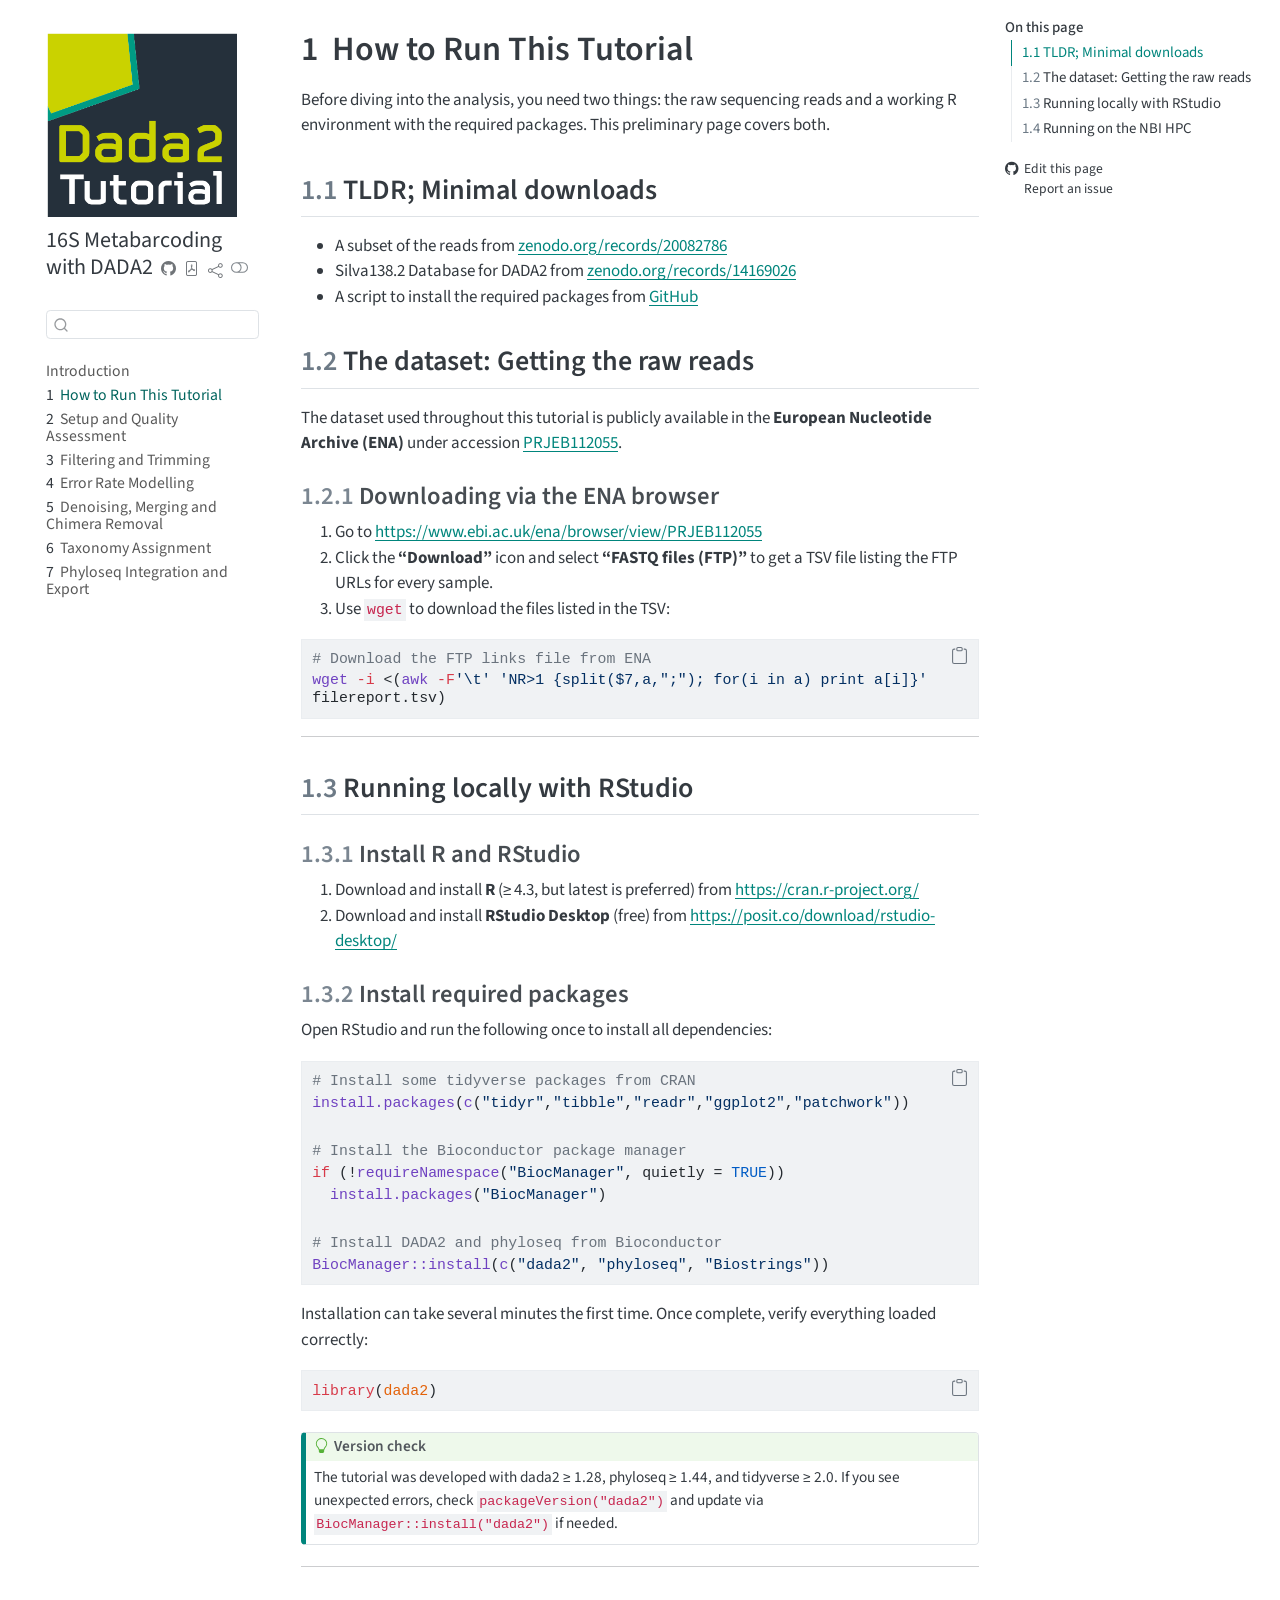
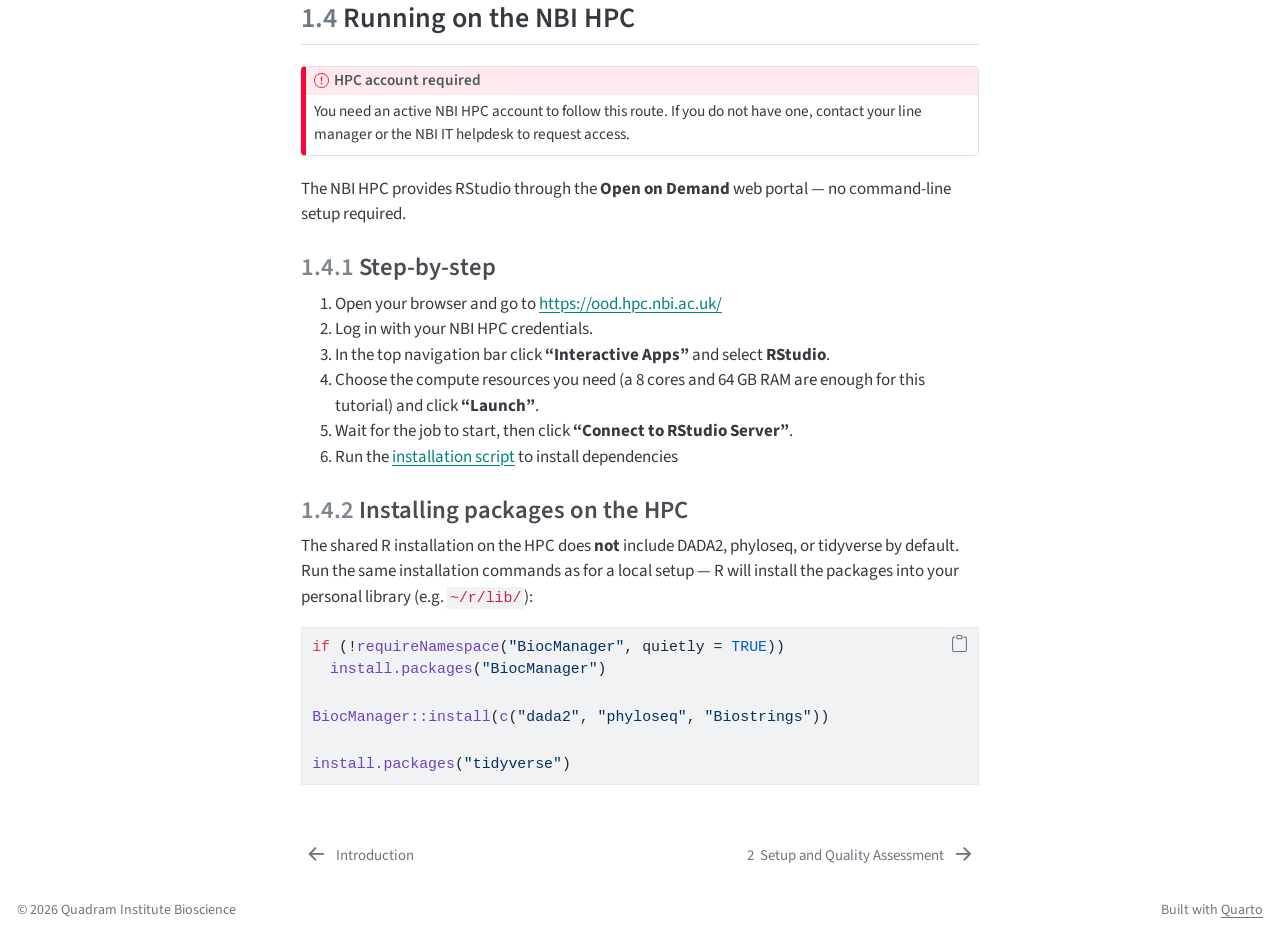
==== commit 613cb9a8: "update setup" ====
--- a/docs/00_setup.html
+++ b/docs/00_setup.html
@@ -459,7 +459,7 @@
 <p>Open RStudio and run the following once to install all dependencies:</p>
 <div class="cell">
 <div class="code-copy-outer-scaffold"><div class="sourceCode" id="cb2"><pre class="downlit sourceCode r code-with-copy"><code class="sourceCode R"><span><span class="co"># Install some tidyverse packages from CRAN</span></span>
-<span><span class="fu"><a href="https://rdrr.io/r/utils/install.packages.html">install.packages</a></span><span class="op">(</span><span class="fu"><a href="https://rdrr.io/r/base/c.html">c</a></span><span class="op">(</span><span class="st">"tidyverse"</span>,<span class="st">"tidyr"</span>,<span class="st">"tibble"</span>,<span class="st">"readr"</span>,<span class="st">"ggplot2"</span>,<span class="st">"patchwork"</span><span class="op">)</span><span class="op">)</span></span>
+<span><span class="fu"><a href="https://rdrr.io/r/utils/install.packages.html">install.packages</a></span><span class="op">(</span><span class="fu"><a href="https://rdrr.io/r/base/c.html">c</a></span><span class="op">(</span><span class="st">"tidyr"</span>,<span class="st">"tibble"</span>,<span class="st">"readr"</span>,<span class="st">"ggplot2"</span>,<span class="st">"patchwork"</span><span class="op">)</span><span class="op">)</span></span>
 <span></span>
 <span><span class="co"># Install the Bioconductor package manager</span></span>
 <span><span class="kw">if</span> <span class="op">(</span><span class="op">!</span><span class="fu"><a href="https://rdrr.io/r/base/ns-load.html">requireNamespace</a></span><span class="op">(</span><span class="st">"BiocManager"</span>, quietly <span class="op">=</span> <span class="cn">TRUE</span><span class="op">)</span><span class="op">)</span></span>
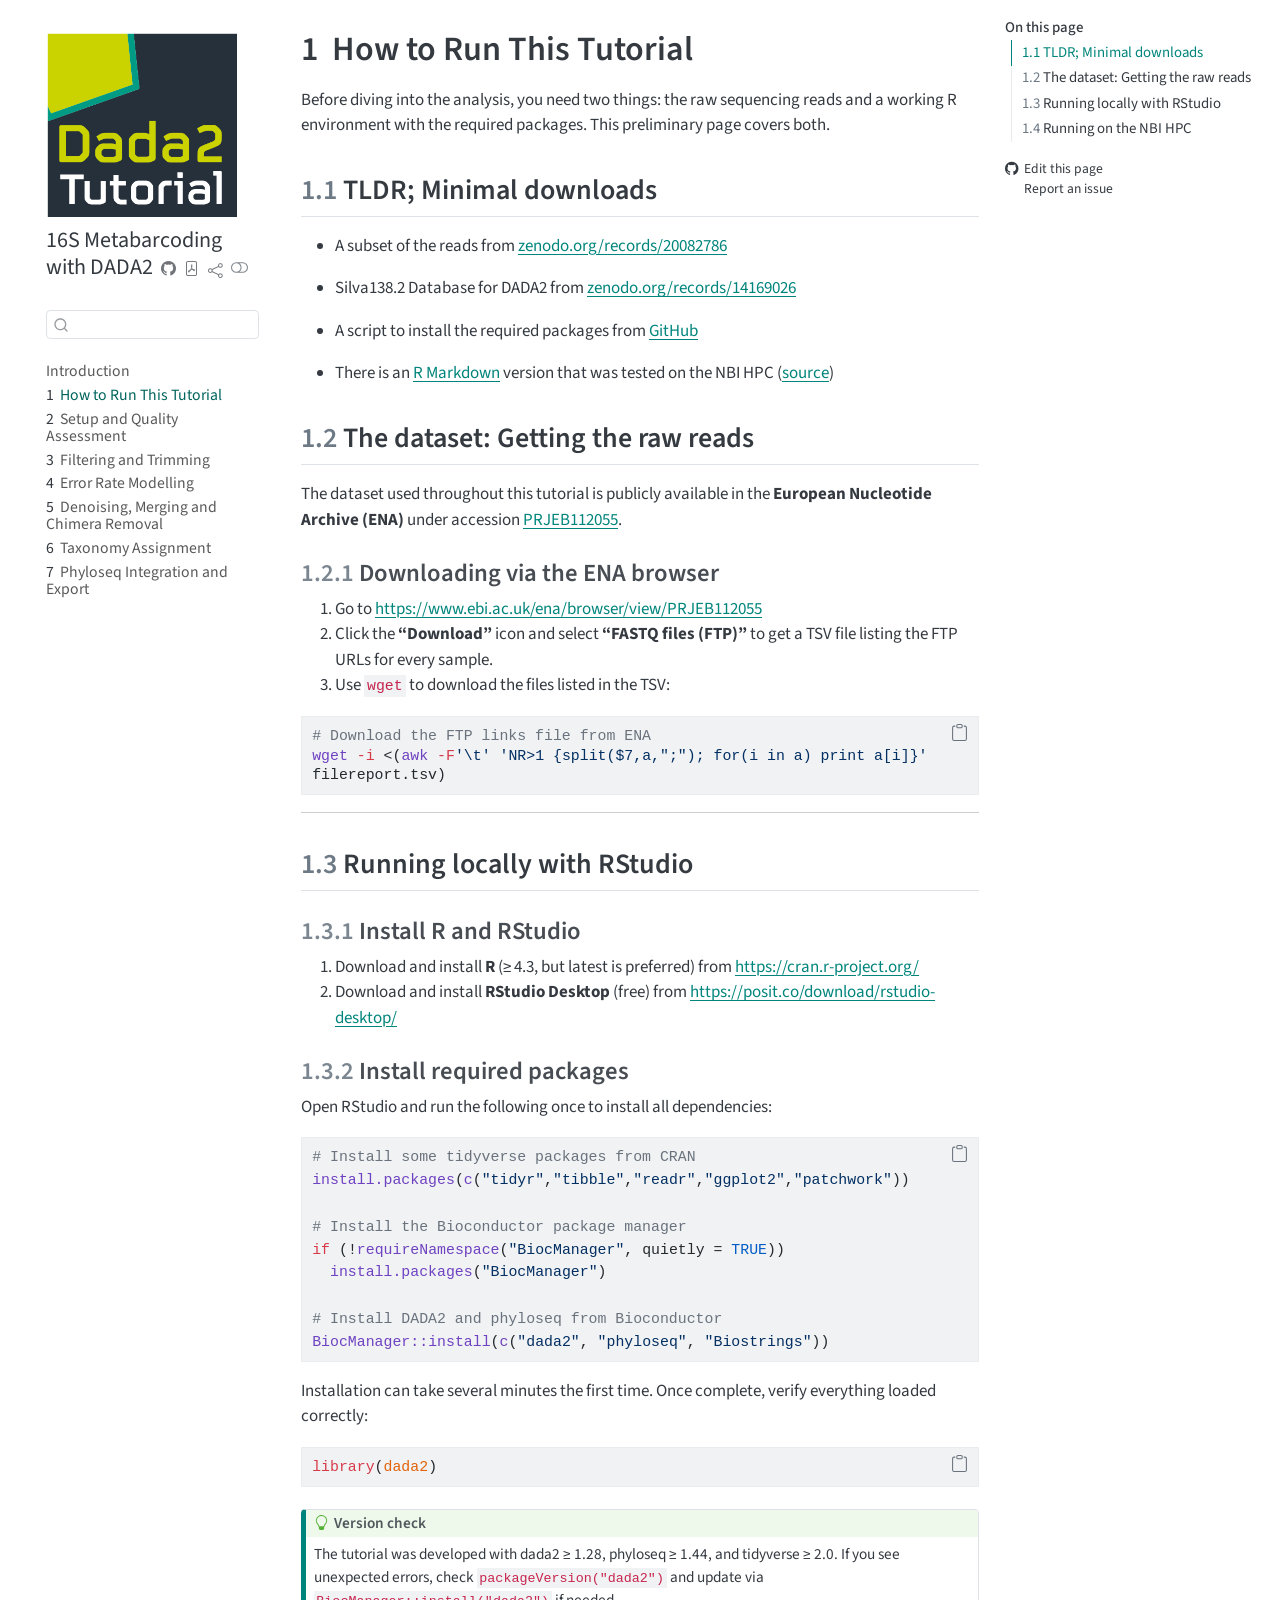
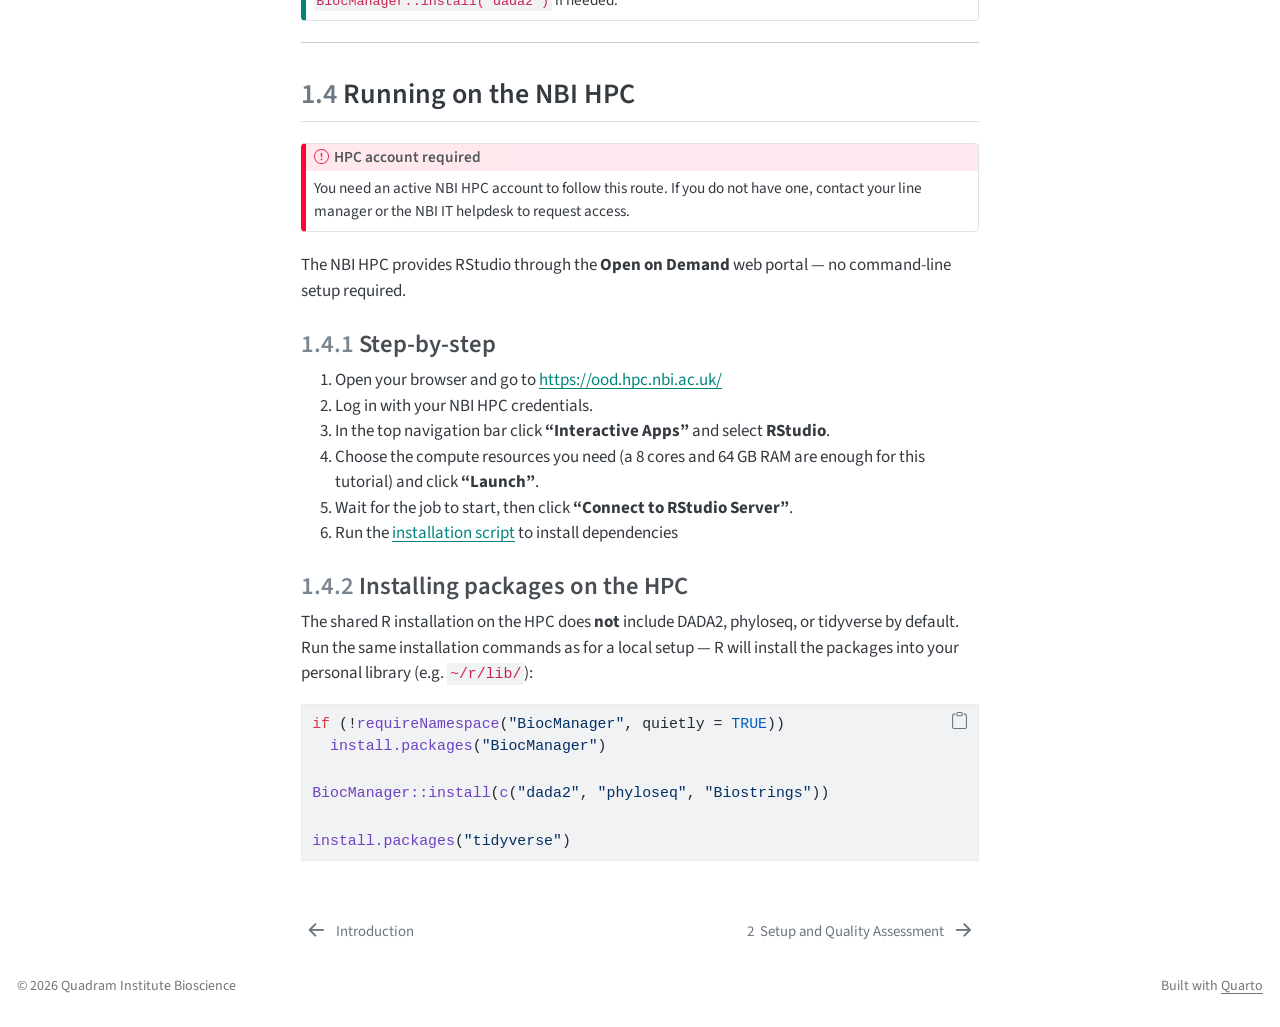
==== commit 7a58ade5: "add-rmd" ====
--- a/docs/00_setup.html
+++ b/docs/00_setup.html
@@ -424,12 +424,10 @@
 <section id="tldr-minimal-downloads" class="level2" data-number="1.1"><h2 data-number="1.1" class="anchored" data-anchor-id="tldr-minimal-downloads">
 <span class="header-section-number">1.1</span> TLDR; Minimal downloads</h2>
 <ul>
-<li>A subset of the reads from <a href="https://zenodo.org/records/20082786">zenodo.org/records/20082786</a>
-</li>
-<li>Silva138.2 Database for DADA2 from <a href="https://zenodo.org/records/14169026/files/silva_nr99_v138.2_toGenus_trainset.fa.gz?download=1">zenodo.org/records/14169026</a>
-</li>
-<li>A script to install the required packages from <a href="https://gist.githubusercontent.com/telatin/61fc1dff358a38596add16bcbda247f5/raw/5d8a37307e1cff0b49d8871a0c5515bc5854c9cc/metabar_setup.R">GitHub</a>
-</li>
+<li><p>A subset of the reads from <a href="https://zenodo.org/records/20082786">zenodo.org/records/20082786</a></p></li>
+<li><p>Silva138.2 Database for DADA2 from <a href="https://zenodo.org/records/14169026/files/silva_nr99_v138.2_toGenus_trainset.fa.gz?download=1">zenodo.org/records/14169026</a></p></li>
+<li><p>A script to install the required packages from <a href="https://gist.githubusercontent.com/telatin/61fc1dff358a38596add16bcbda247f5/raw/5d8a37307e1cff0b49d8871a0c5515bc5854c9cc/metabar_setup.R">GitHub</a></p></li>
+<li><p>There is an <a href="r/index">R Markdown</a> version that was tested on the NBI HPC (<a href="r/dada2_analysis_small.Rmd">source</a>)</p></li>
 </ul></section><section id="the-dataset-getting-the-raw-reads" class="level2" data-number="1.2"><h2 data-number="1.2" class="anchored" data-anchor-id="the-dataset-getting-the-raw-reads">
 <span class="header-section-number">1.2</span> The dataset: Getting the raw reads</h2>
 <p>The dataset used throughout this tutorial is publicly available in the <strong>European Nucleotide Archive (ENA)</strong> under accession <a href="https://www.ebi.ac.uk/ena/browser/view/PRJEB112055">PRJEB112055</a>.</p>
